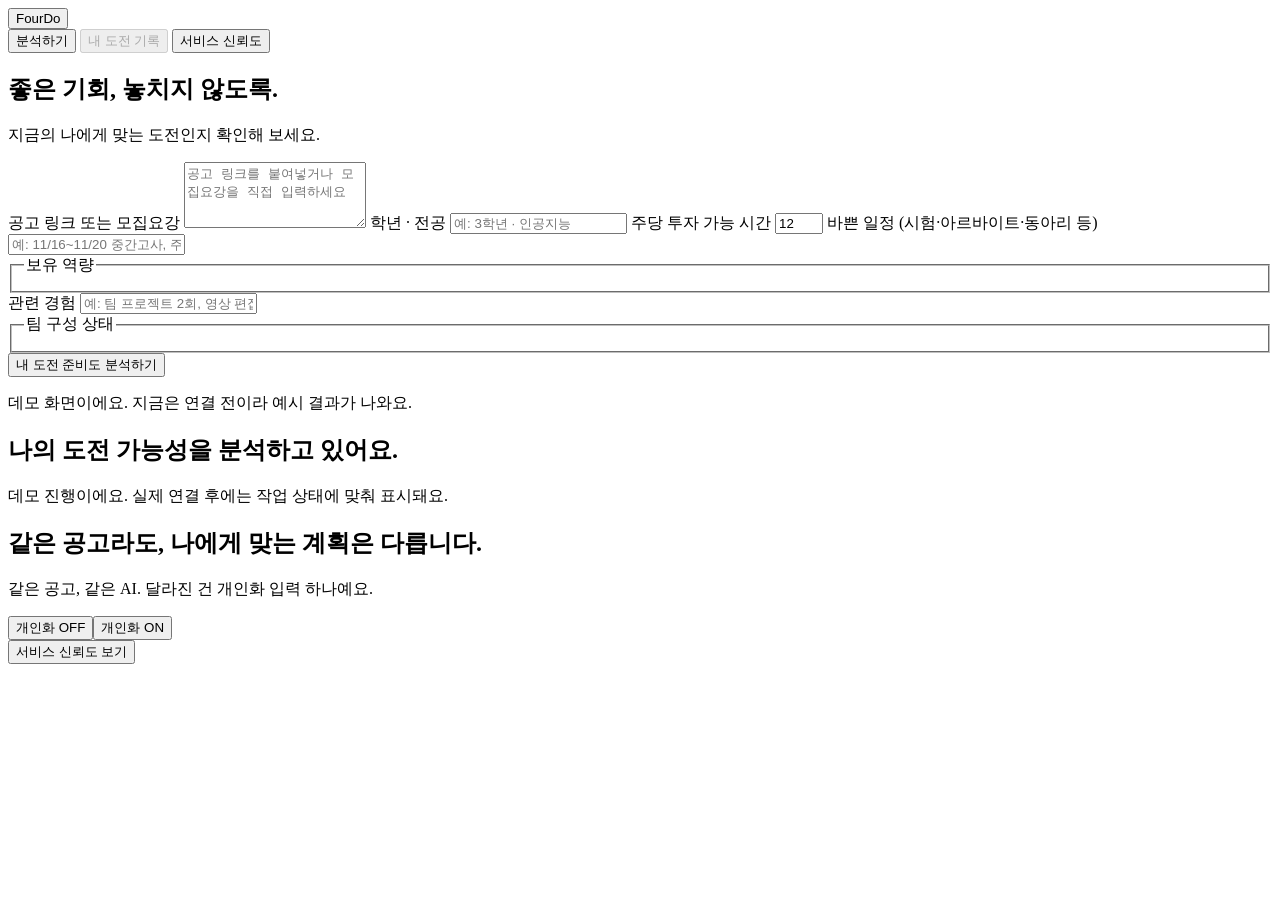
==== frontend/index.html @ 000ccff5 "index.html" ====
<!DOCTYPE html>
<html lang="ko">
<head>
<meta charset="UTF-8">
<meta name="viewport" content="width=device-width, initial-scale=1">
<title>FourDo · 관심을 도전으로, 도전을 실행으로</title>
<link rel="preconnect" href="https://fonts.googleapis.com">
<link rel="preconnect" href="https://fonts.gstatic.com" crossorigin>
<link href="https://fonts.googleapis.com/css2?family=Noto+Sans+KR:wght@400;500;700&family=Noto+Serif+KR:wght@700&display=swap" rel="stylesheet">
<link rel="stylesheet" href="style.css">
</head>
<body>
<header class="top">
  <button class="logo" data-go="input" aria-label="FourDo 처음으로"><span class="mark" aria-hidden="true"></span>FourDo</button>
  <nav aria-label="주 메뉴">
    <button data-go="input" data-nav="input">분석하기</button>
    <button disabled title="준비 중인 기능이에요">내 도전 기록</button>
    <button data-go="trust" data-nav="trust">서비스 신뢰도</button>
  </nav>
</header>

<main>
<!-- PAGE 1 -->
<section id="input" class="view">
  <div class="hero dark">
    <h1>좋은 기회, 놓치지 않도록.</h1>
    <p class="lime-line">지금의 나에게 맞는 도전인지 확인해 보세요.</p>
  </div>
  <form id="form" class="wrap card form">
    <label class="full">공고 링크 또는 모집요강
      <textarea name="posting" rows="4" placeholder="공고 링크를 붙여넣거나 모집요강을 직접 입력하세요" required></textarea>
    </label>
    <label>학년 · 전공
      <input name="major" placeholder="예: 3학년 · 인공지능">
    </label>
    <label>주당 투자 가능 시간
      <input name="hours" type="number" min="1" max="60" value="12">
    </label>
    <label class="full">바쁜 일정 (시험·아르바이트·동아리 등)
      <input name="busy" placeholder="예: 11/16~11/20 중간고사, 주 2회 아르바이트">
    </label>
    <fieldset class="full">
      <legend>보유 역량</legend>
      <div class="chips" id="skills"></div>
    </fieldset>
    <label class="full">관련 경험
      <input name="exp" placeholder="예: 팀 프로젝트 2회, 영상 편집 경험 없음">
    </label>
    <fieldset class="full">
      <legend>팀 구성 상태</legend>
      <div class="chips" id="team"></div>
    </fieldset>
    <div class="full cta-row">
      <button class="btn lime" type="submit">내 도전 준비도 분석하기</button>
      <p class="hint">데모 화면이에요. 지금은 연결 전이라 예시 결과가 나와요.</p>
    </div>
  </form>
</section>

<!-- PAGE 2 -->
<section id="progress" class="view dark center-view">
  <div class="wrap narrow">
    <div class="orb" aria-hidden="true"></div>
    <h2>나의 도전 가능성을 분석하고 있어요.</h2>
    <ol class="steps" id="stepList"></ol>
    <div class="bar" role="progressbar" aria-valuemin="0" aria-valuemax="100"><i id="bar"></i></div>
    <p class="hint">데모 진행이에요. 실제 연결 후에는 작업 상태에 맞춰 표시돼요.</p>
  </div>
</section>

<!-- PAGE 3 -->
<section id="result" class="view"></section>

<!-- PAGE 4 -->
<section id="plan" class="view"></section>

<!-- PAGE 5 -->
<section id="compare" class="view dark">
  <div class="wrap">
    <h2 class="c-title">같은 공고라도, 나에게 맞는 계획은 다릅니다.</h2>
    <p class="sub">같은 공고, 같은 AI. 달라진 건 개인화 입력 하나예요.</p>
    <div class="toggle" role="group" aria-label="개인화 전환">
      <button data-p="off">개인화 OFF</button><button data-p="on" class="on">개인화 ON</button>
    </div>
    <div class="cmp" id="cmp"></div>
    <div class="cta-row center"><button class="btn lime" data-go="trust">서비스 신뢰도 보기</button></div>
  </div>
</section>

<!-- PAGE 6 -->
<section id="trust" class="view"></section>
</main>

<script src="app.js"></script>
</body>
</html>
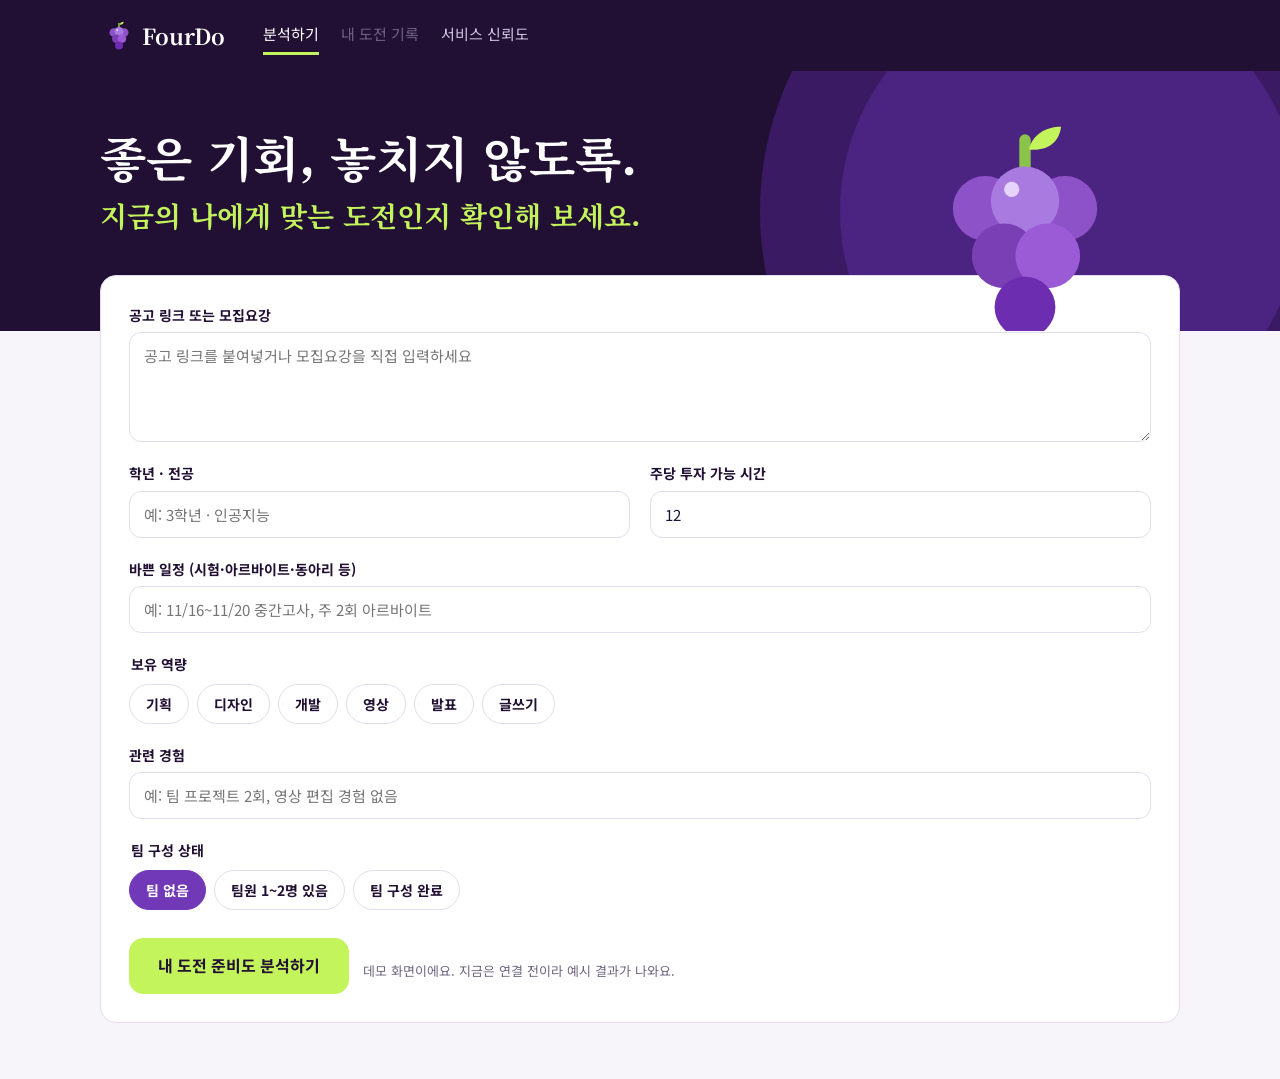
==== commit ffd16ddb: "Update index.html" ====
--- a/frontend/index.html
+++ b/frontend/index.html
@@ -10,8 +10,21 @@
 <link rel="stylesheet" href="style.css">
 </head>
 <body>
+<svg width="0" height="0" style="position:absolute" aria-hidden="true">
+  <symbol id="grape" viewBox="0 0 200 240">
+    <rect x="94" y="14" width="12" height="42" rx="6" fill="#8BC34A"/>
+    <path d="M104 30c4-16 18-24 34-24-2 16-14 26-34 24z" fill="#C4F45B"/>
+    <circle cx="58" cy="92" r="34" fill="#8E52C8"/>
+    <circle cx="142" cy="92" r="34" fill="#8E52C8"/>
+    <circle cx="100" cy="84" r="36" fill="#A97BE0"/>
+    <circle cx="86" cy="72" r="8" fill="#E6D4FA"/>
+    <circle cx="78" cy="142" r="34" fill="#7A3FB5"/>
+    <circle cx="124" cy="142" r="34" fill="#9B5BD6"/>
+    <circle cx="100" cy="196" r="32" fill="#6C2DB0"/>
+  </symbol>
+</svg>
 <header class="top">
-  <button class="logo" data-go="input" aria-label="FourDo 처음으로"><span class="mark" aria-hidden="true"></span>FourDo</button>
+  <button class="logo" data-go="input" aria-label="FourDo 처음으로"><svg class="mark" aria-hidden="true"><use href="#grape"/></svg>FourDo</button>
   <nav aria-label="주 메뉴">
     <button data-go="input" data-nav="input">분석하기</button>
     <button disabled title="준비 중인 기능이에요">내 도전 기록</button>
@@ -25,6 +38,7 @@
   <div class="hero dark">
     <h1>좋은 기회, 놓치지 않도록.</h1>
     <p class="lime-line">지금의 나에게 맞는 도전인지 확인해 보세요.</p>
+    <svg class="grape-hero" aria-hidden="true"><use href="#grape"/></svg>
   </div>
   <form id="form" class="wrap card form">
     <label class="full">공고 링크 또는 모집요강
--- a/frontend/style.css
+++ b/frontend/style.css
@@ -0,0 +1,130 @@
+:root{
+  --deep:#211033; --violet:#7138B8; --lime:#C4F45B; --bg:#F7F5FA; --card:#fff;
+  --ink:#211033; --muted:#6F6580; --line:#E4DCEF; --tint:#EFE8F8;
+  --ok:#DDF3E4; --ok-t:#1E6B3A; --warn:#FFF0CC; --warn-t:#7A5200; --bad:#ECE9F2; --bad-t:#4A4458;
+  --r:16px;
+  --sans:"Noto Sans KR",system-ui,sans-serif; --serif:"Noto Serif KR",Georgia,serif;
+}
+*{box-sizing:border-box;margin:0}
+body{font-family:var(--sans);background:var(--bg);color:var(--ink);line-height:1.6;min-height:100vh}
+button{font:inherit;cursor:pointer;border:0;background:none;color:inherit}
+:focus-visible{outline:3px solid var(--lime);outline-offset:2px}
+.view{display:none}.view.active{display:block}
+
+/* header */
+.top{display:flex;align-items:center;gap:32px;padding:16px max(20px,calc((100% - 1080px)/2));background:var(--deep);color:#fff;position:sticky;top:0;z-index:5}
+.logo{font:700 22px var(--serif);display:flex;align-items:center;gap:10px;color:#fff}
+.mark{width:26px;height:30px}
+.top nav{display:flex;gap:22px;flex-wrap:wrap}
+.top nav button{color:#CFC4E0;padding:6px 0;border-bottom:3px solid transparent;font-size:15px}
+.top nav button.on{color:#fff;border-color:var(--lime)}
+.top nav button:disabled{opacity:.45;cursor:not-allowed}
+
+/* layout */
+.wrap{max-width:1080px;margin:0 auto;padding:0 20px}
+.narrow{max-width:520px;text-align:center}
+.dark{background:var(--deep);color:#fff}
+.hero{padding:56px max(20px,calc((100% - 1080px)/2)) 96px}
+.hero{position:relative;overflow:hidden}
+.hero::before,.hero::after{content:"";position:absolute;border-radius:50%;pointer-events:none}
+.hero::before{width:640px;height:640px;right:-120px;top:-180px;background:#3A1B63}
+.hero::after{width:460px;height:460px;right:-20px;top:-90px;background:#4B2380}
+.hero>*{position:relative;z-index:1}
+.grape-hero{position:absolute!important;right:max(40px,calc((100% - 1080px)/2 + 60px));top:50px;width:190px;height:228px}
+.hero h1{font:700 clamp(30px,5vw,48px)/1.25 var(--serif)}
+.lime-line{color:var(--lime);font:700 clamp(20px,3vw,28px) var(--serif);margin-top:8px}
+.card{background:var(--card);border-radius:var(--r);padding:28px;border:1px solid var(--line)}
+.card h3{font-size:16px;color:var(--violet);margin-bottom:14px}
+.hint{font-size:13px;color:var(--muted);margin-top:10px}
+.dark .hint,.dark .sub{color:#BDB0D3}
+.sub{text-align:center;margin-top:6px}
+.center{text-align:center;justify-content:center}
+
+/* form */
+.form{margin-top:-56px;display:grid;grid-template-columns:1fr 1fr;gap:20px;position:relative;margin-bottom:56px}
+.full{grid-column:1/-1}
+label,fieldset{display:flex;flex-direction:column;gap:6px;font-size:14px;font-weight:700;border:0;padding:0}
+legend{font-size:14px;font-weight:700;margin-bottom:8px}
+input,textarea{font:400 15px var(--sans);padding:12px 14px;border:1px solid var(--line);border-radius:12px;background:#fff;color:var(--ink);width:100%}
+input:focus,textarea:focus{outline:3px solid var(--tint);border-color:var(--violet)}
+.chips{display:flex;flex-wrap:wrap;gap:8px}
+.chip{padding:8px 16px;border:1px solid var(--line);border-radius:999px;font-size:14px;background:#fff}
+.chip[aria-pressed=true]{background:var(--violet);border-color:var(--violet);color:#fff}
+.btn{padding:14px 28px;border-radius:14px;font-weight:700;font-size:16px;border:1px solid var(--violet);color:var(--violet);background:#fff}
+.btn.primary{background:var(--violet);color:#fff}
+.btn.lime{background:var(--lime);color:var(--deep);border-color:var(--lime)}
+.btn:hover{filter:brightness(.96)}
+.cta-row{display:flex;flex-wrap:wrap;align-items:center;gap:14px;margin-top:8px}
+
+/* progress */
+.center-view{min-height:calc(100vh - 62px);padding:56px 0}
+.center-view h2{font:700 26px var(--serif);margin:24px 0}
+.orb{width:120px;height:120px;border-radius:50%;margin:0 auto;background:radial-gradient(circle at 35% 30%,var(--lime),var(--violet) 65%);animation:pulse 2s ease-in-out infinite}
+@keyframes pulse{50%{transform:scale(1.06)}}
+.steps{list-style:none;padding:20px;background:#3A2850;border-radius:var(--r);text-align:left;display:grid;gap:14px}
+.steps li{display:flex;gap:14px;align-items:center;color:#9F93B4}
+.steps li.now,.steps li.done{color:#fff}
+.tag{font-size:12px;font-weight:700;padding:3px 10px;border-radius:999px;background:var(--tint);color:var(--violet);min-width:56px;text-align:center}
+.done .tag{background:var(--lime);color:var(--deep)}.now .tag{background:var(--violet);color:#fff}
+.bar{height:8px;background:#3A2850;border-radius:9px;margin-top:20px;overflow:hidden}
+.bar i{display:block;height:100%;width:0;background:var(--lime);transition:width .5s}
+
+/* result / plan */
+.head{padding:36px max(20px,calc((100% - 1080px)/2)) 80px;display:flex;justify-content:space-between;align-items:flex-end;gap:20px;flex-wrap:wrap}
+.head h2{font:700 clamp(26px,4vw,38px)/1.3 var(--serif)}
+.head p{color:#CFC4E0}
+.dday{font:700 clamp(36px,6vw,56px) var(--serif);color:var(--lime)}
+.grid{display:grid;grid-template-columns:1fr 1.4fr;gap:20px;margin:-48px auto 20px}
+.grid.one{grid-template-columns:1fr}
+.badge{display:inline-block;font-size:12px;font-weight:700;padding:3px 10px;border-radius:999px}
+.met{background:var(--ok);color:var(--ok-t)}.caution,.needs_check{background:var(--warn);color:var(--warn-t)}.lacking{background:var(--bad);color:var(--bad-t)}
+.src{background:var(--deep);color:var(--lime)}.src.ai{background:var(--tint);color:var(--violet)}
+.demo{background:var(--tint);color:var(--violet);margin-left:6px}
+.level{font:700 24px var(--serif);margin:6px 0 10px}
+.req{display:grid;grid-template-columns:70px 1fr auto;gap:12px;align-items:center;padding:12px 0;border-top:1px solid var(--line);font-size:15px}
+.req small{display:block;color:var(--muted)}
+.meter{height:10px;background:var(--tint);border-radius:9px;overflow:hidden;margin:8px 0}
+.meter i{display:block;height:100%;background:var(--violet)}
+.week{padding:16px;border-radius:14px;background:var(--tint)}
+.week.rest{background:#fff;border:2px dashed var(--line)}
+.week b{display:block;margin-bottom:6px}
+.week li{font-size:14px;list-style:none;display:flex;justify-content:space-between;gap:8px}
+.weeks{display:grid;grid-template-columns:repeat(4,1fr);gap:12px}
+.lime-card{background:var(--lime);border-color:var(--lime)}.lime-card h3{color:var(--deep)}
+.stack{display:grid;gap:20px;align-content:start}
+ul.plain{padding-left:18px;font-size:15px}
+.actions{display:flex;gap:12px;flex-wrap:wrap;margin:20px 0 56px}
+
+/* compare */
+.dark .wrap{padding-top:48px;padding-bottom:64px}
+.c-title{font:700 clamp(24px,4vw,34px)/1.3 var(--serif);text-align:center}
+.toggle{display:flex;width:max-content;margin:24px auto;background:#3A2850;border-radius:999px;padding:5px}
+.toggle button{padding:10px 24px;border-radius:999px;color:#CFC4E0}
+.toggle .on{background:var(--lime);color:var(--deep);font-weight:700}
+.cmp{display:grid;grid-template-columns:1fr 1fr;gap:20px;margin-bottom:32px}
+.pane{border-radius:var(--r);padding:26px;min-height:300px;display:flex;flex-direction:column;gap:14px}
+.pane.gen{background:#2B1A42;border:1px solid #4B3866;color:#CFC4E0}
+.pane.me{background:#fff;color:var(--ink);border:2px solid var(--lime)}
+.pane.dim{opacity:.35}
+.pane h3{font-size:16px;display:flex;justify-content:space-between;gap:8px;align-items:center}
+.row{display:grid;grid-template-columns:70px 1fr;gap:10px}.row b{color:var(--violet)}
+.pane footer{margin-top:auto;font-size:13px;opacity:.8}
+
+/* trust */
+.metric{display:grid;grid-template-columns:1.4fr 1fr 1fr;gap:12px;padding:14px 0;border-top:1px solid var(--line);align-items:center}
+.metric .v{font:700 20px var(--serif);color:var(--muted)}
+.metric small{display:block;font:400 12px var(--sans);color:var(--muted)}
+.mh{font-size:13px;color:var(--muted);font-weight:700;border:0}
+.page-pad{padding:36px 0 56px}
+
+@media (max-width:760px){
+  .grape-hero{width:90px;height:108px;right:20px;top:28px;opacity:.9}
+  .hero::before{width:360px;height:360px;right:-120px;top:-120px}
+  .hero::after{width:240px;height:240px;right:-60px;top:-60px}
+  .form,.grid,.cmp,.weeks{grid-template-columns:1fr}
+  .top{gap:14px;flex-wrap:wrap}
+  .req{grid-template-columns:64px 1fr}.req .src{grid-column:2;justify-self:start}
+  .metric{grid-template-columns:1fr 1fr}.metric>:first-child{grid-column:1/-1}
+  .mh{display:none}
+}
+@media (prefers-reduced-motion:reduce){*{animation:none!important;transition:none!important}}
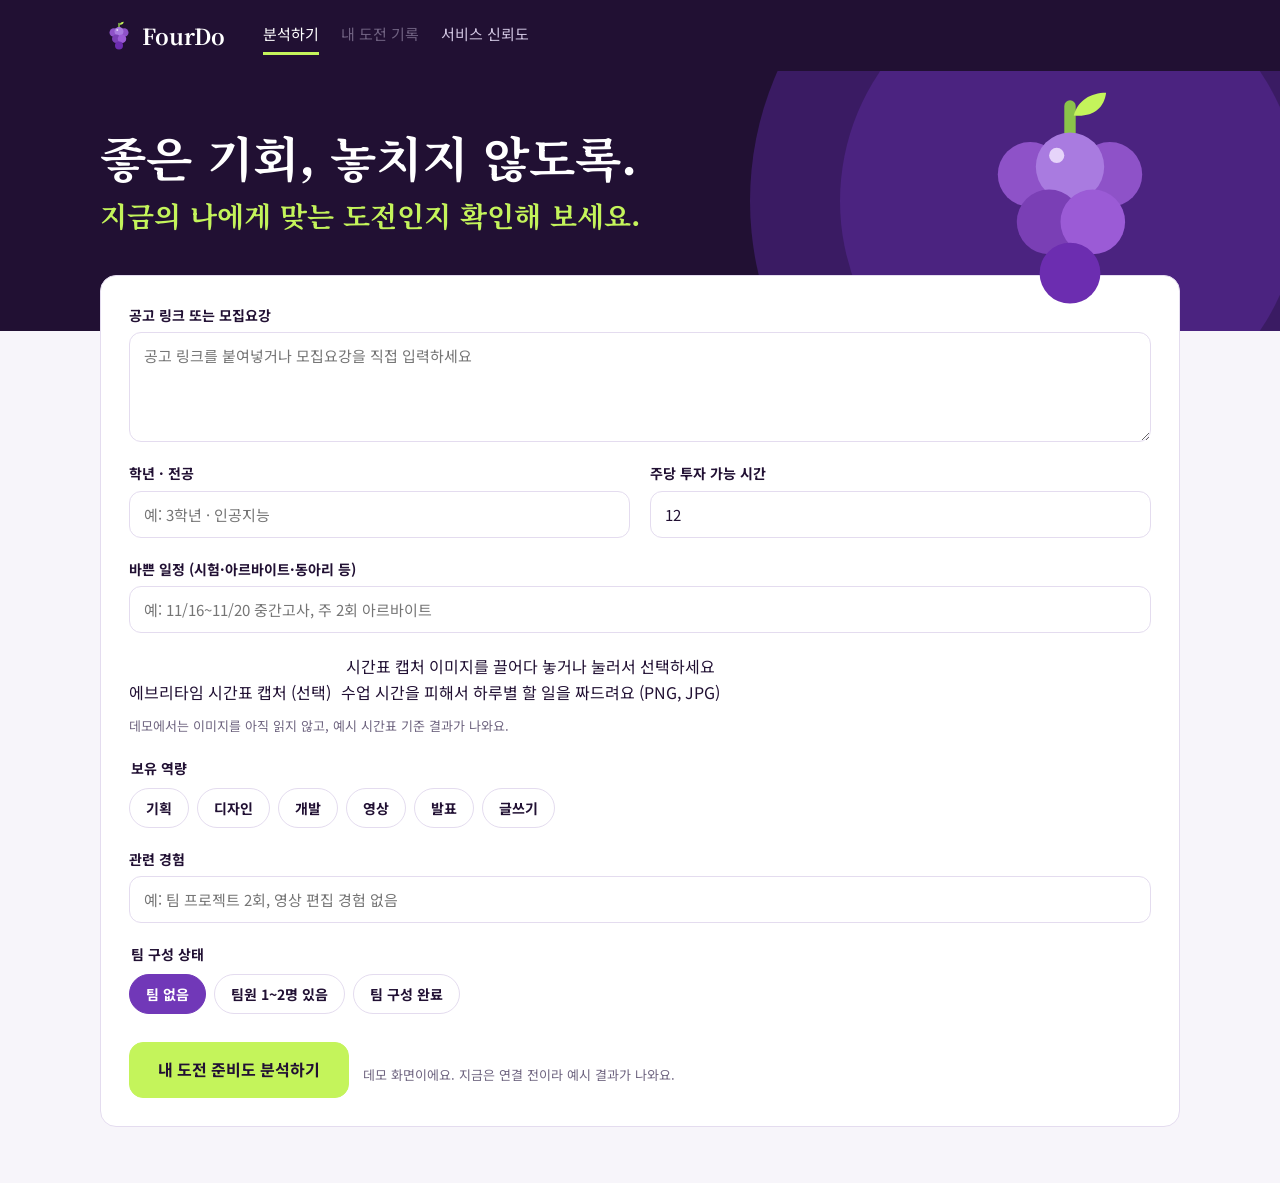
==== commit 3c0fc921: "Update index.html 회의 반영 수정" ====
--- a/frontend/index.html
+++ b/frontend/index.html
@@ -53,6 +53,13 @@
     <label class="full">바쁜 일정 (시험·아르바이트·동아리 등)
       <input name="busy" placeholder="예: 11/16~11/20 중간고사, 주 2회 아르바이트">
     </label>
+    <div class="full upload">
+      <span class="lbl">에브리타임 시간표 캡처 (선택)</span>
+      <button type="button" class="drop" id="drop">시간표 캡처 이미지를 끌어다 놓거나 눌러서 선택하세요<br>수업 시간을 피해서 하루별 할 일을 짜드려요 (PNG, JPG)</button>
+      <input id="tt" type="file" accept="image/*" hidden>
+      <div class="prev" id="ttPrev" hidden><img id="ttImg" alt="업로드한 시간표 미리보기"><span id="ttName"></span><button type="button" id="ttDel">삭제</button></div>
+      <p class="hint">데모에서는 이미지를 아직 읽지 않고, 예시 시간표 기준 결과가 나와요.</p>
+    </div>
     <fieldset class="full">
       <legend>보유 역량</legend>
       <div class="chips" id="skills"></div>
@@ -88,6 +95,9 @@
 <!-- PAGE 4 -->
 <section id="plan" class="view"></section>
 
+<!-- PAGE 4-2: 하루별 할 일 -->
+<section id="daily" class="view"></section>
+
 <!-- PAGE 5 -->
 <section id="compare" class="view dark">
   <div class="wrap">
--- a/frontend/style.css
+++ b/frontend/style.css
@@ -27,10 +27,10 @@
 .hero{padding:56px max(20px,calc((100% - 1080px)/2)) 96px}
 .hero{position:relative;overflow:hidden}
 .hero::before,.hero::after{content:"";position:absolute;border-radius:50%;pointer-events:none}
-.hero::before{width:640px;height:640px;right:-120px;top:-180px;background:#3A1B63}
-.hero::after{width:460px;height:460px;right:-20px;top:-90px;background:#4B2380}
+.hero::before{width:640px;height:640px;right:-110px;top:-190px;background:#3A1B63}
+.hero::after{width:460px;height:460px;right:-20px;top:-100px;background:#4B2380}
 .hero>*{position:relative;z-index:1}
-.grape-hero{position:absolute!important;right:max(40px,calc((100% - 1080px)/2 + 60px));top:50px;width:190px;height:228px}
+.grape-hero{position:absolute!important;right:115px;top:16px;width:190px;height:228px}
 .hero h1{font:700 clamp(30px,5vw,48px)/1.25 var(--serif)}
 .lime-line{color:var(--lime);font:700 clamp(20px,3vw,28px) var(--serif);margin-top:8px}
 .card{background:var(--card);border-radius:var(--r);padding:28px;border:1px solid var(--line)}
@@ -118,7 +118,7 @@
 .page-pad{padding:36px 0 56px}
 
 @media (max-width:760px){
-  .grape-hero{width:90px;height:108px;right:20px;top:28px;opacity:.9}
+  .grape-hero{width:90px;height:108px;right:15px;top:6px;opacity:.9}
   .hero::before{width:360px;height:360px;right:-120px;top:-120px}
   .hero::after{width:240px;height:240px;right:-60px;top:-60px}
   .form,.grid,.cmp,.weeks{grid-template-columns:1fr}
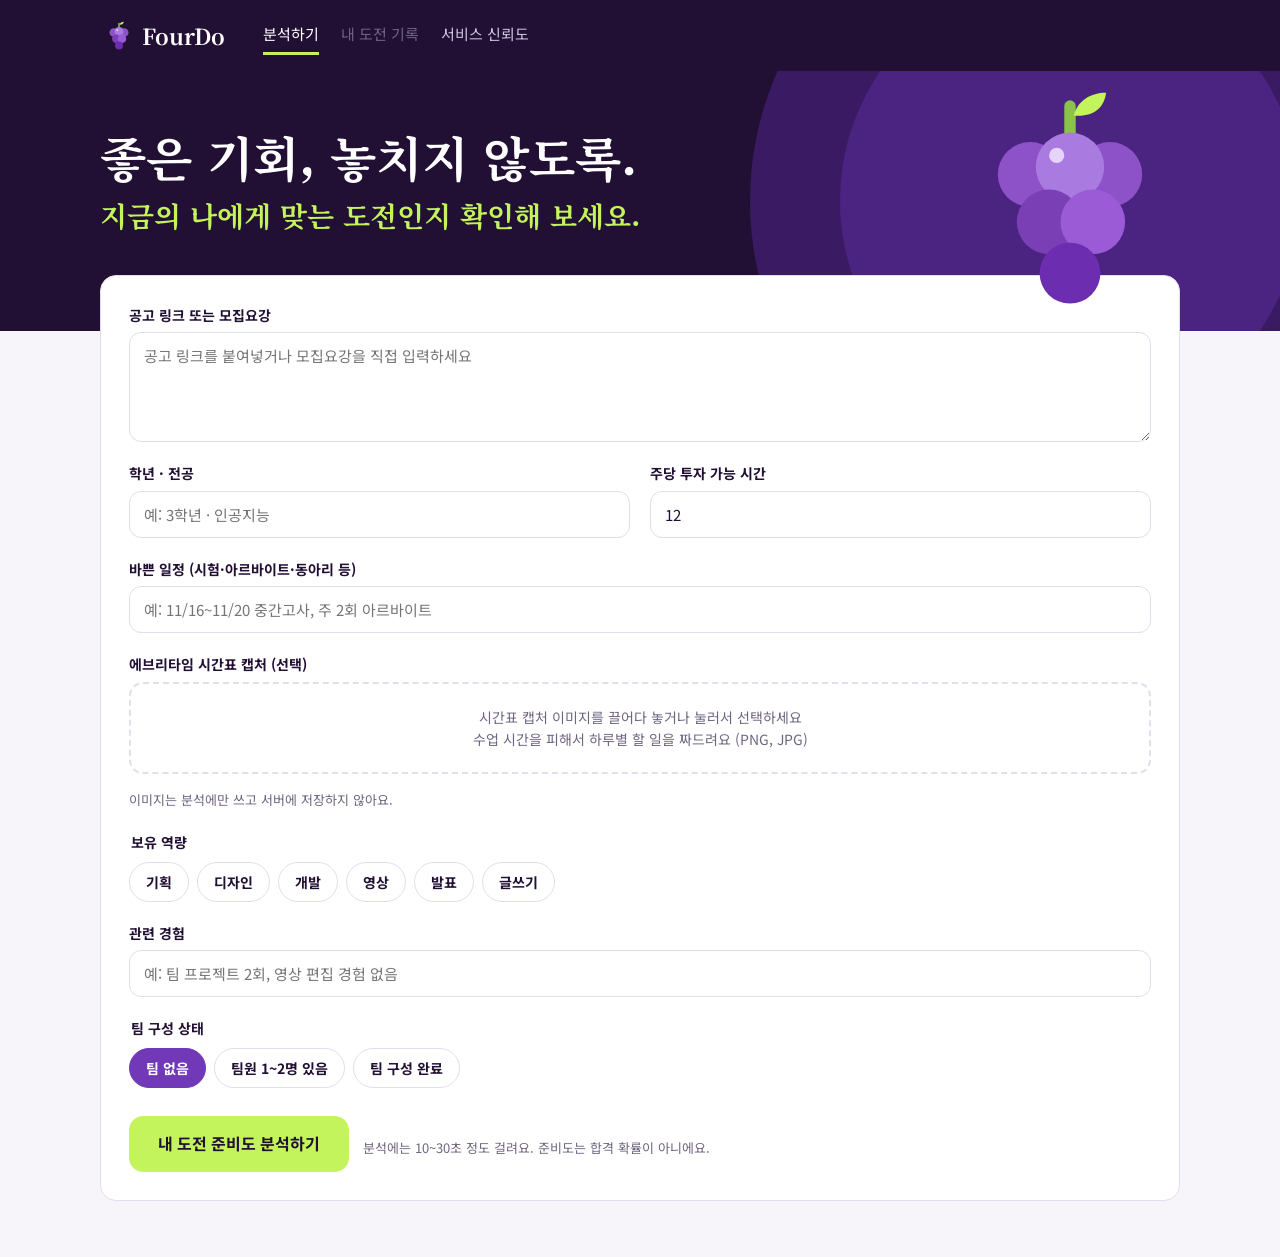
==== commit 35561b92: "Update index.html" ====
--- a/frontend/index.html
+++ b/frontend/index.html
@@ -58,7 +58,7 @@
       <button type="button" class="drop" id="drop">시간표 캡처 이미지를 끌어다 놓거나 눌러서 선택하세요<br>수업 시간을 피해서 하루별 할 일을 짜드려요 (PNG, JPG)</button>
       <input id="tt" type="file" accept="image/*" hidden>
       <div class="prev" id="ttPrev" hidden><img id="ttImg" alt="업로드한 시간표 미리보기"><span id="ttName"></span><button type="button" id="ttDel">삭제</button></div>
-      <p class="hint">데모에서는 이미지를 아직 읽지 않고, 예시 시간표 기준 결과가 나와요.</p>
+      <p class="hint">이미지는 분석에만 쓰고 서버에 저장하지 않아요.</p>
     </div>
     <fieldset class="full">
       <legend>보유 역량</legend>
@@ -73,7 +73,7 @@
     </fieldset>
     <div class="full cta-row">
       <button class="btn lime" type="submit">내 도전 준비도 분석하기</button>
-      <p class="hint">데모 화면이에요. 지금은 연결 전이라 예시 결과가 나와요.</p>
+      <p class="hint">분석에는 10~30초 정도 걸려요. 준비도는 합격 확률이 아니에요.</p>
     </div>
   </form>
 </section>
@@ -85,7 +85,7 @@
     <h2>나의 도전 가능성을 분석하고 있어요.</h2>
     <ol class="steps" id="stepList"></ol>
     <div class="bar" role="progressbar" aria-valuemin="0" aria-valuemax="100"><i id="bar"></i></div>
-    <p class="hint">데모 진행이에요. 실제 연결 후에는 작업 상태에 맞춰 표시돼요.</p>
+    <p class="hint">AI가 공고를 읽는 중이라 시간이 조금 걸릴 수 있어요.</p>
   </div>
 </section>
 
--- a/frontend/style.css
+++ b/frontend/style.css
@@ -95,6 +95,25 @@
 ul.plain{padding-left:18px;font-size:15px}
 .actions{display:flex;gap:12px;flex-wrap:wrap;margin:20px 0 56px}
 
+/* timetable upload */
+.upload{display:flex;flex-direction:column;gap:6px}
+.lbl{font-size:14px;font-weight:700}
+.drop{width:100%;padding:22px;border:2px dashed var(--line);border-radius:14px;background:#fff;color:var(--muted);font-size:14px;text-align:center}
+.drop:hover,.drop.over{border-color:var(--violet);background:var(--tint)}
+.prev{display:flex;align-items:center;gap:14px;font-size:14px;font-weight:400}
+.prev[hidden]{display:none}
+.prev img{height:72px;border-radius:10px;border:1px solid var(--line)}
+.prev button{color:var(--violet);text-decoration:underline}
+
+/* daily to-do */
+.cols{display:grid;grid-template-columns:1fr 1.6fr;gap:20px;margin-top:18px}
+.slot{display:flex;gap:12px;padding:10px 12px;background:var(--tint);border-radius:12px;font-size:14px;margin-bottom:8px}
+.slot b{min-width:104px;color:var(--violet)}
+.todo{display:flex;flex-direction:row;align-items:flex-start;gap:12px;padding:12px 0;border-top:1px solid var(--line);font-size:15px;font-weight:400}
+.todo input{width:18px;height:18px;margin-top:4px;padding:0;accent-color:var(--violet);flex:none}
+.todo input:checked+span{text-decoration:line-through;color:var(--muted)}
+.todo small{display:block;color:var(--muted)}
+
 /* compare */
 .dark .wrap{padding-top:48px;padding-bottom:64px}
 .c-title{font:700 clamp(24px,4vw,34px)/1.3 var(--serif);text-align:center}
@@ -121,7 +140,7 @@
   .grape-hero{width:90px;height:108px;right:15px;top:6px;opacity:.9}
   .hero::before{width:360px;height:360px;right:-120px;top:-120px}
   .hero::after{width:240px;height:240px;right:-60px;top:-60px}
-  .form,.grid,.cmp,.weeks{grid-template-columns:1fr}
+  .form,.grid,.cmp,.weeks,.cols{grid-template-columns:1fr}
   .top{gap:14px;flex-wrap:wrap}
   .req{grid-template-columns:64px 1fr}.req .src{grid-column:2;justify-self:start}
   .metric{grid-template-columns:1fr 1fr}.metric>:first-child{grid-column:1/-1}
